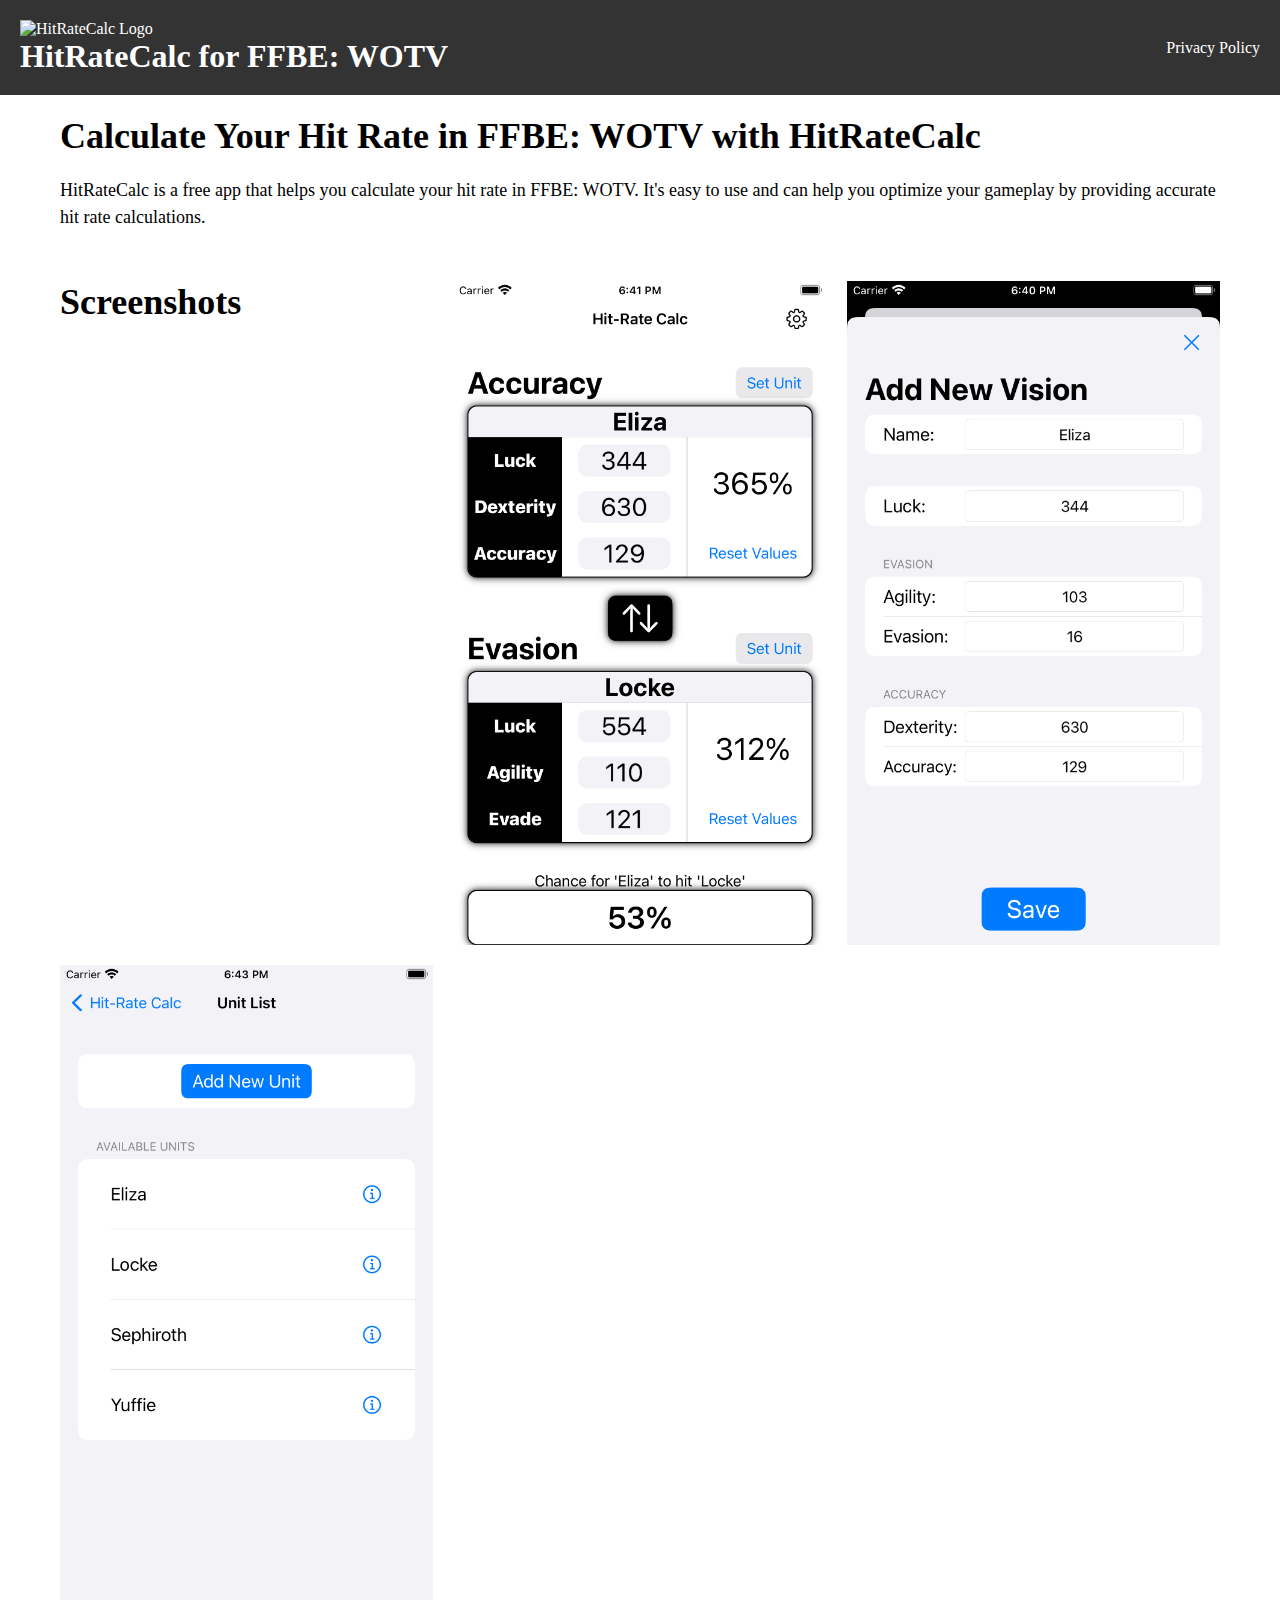
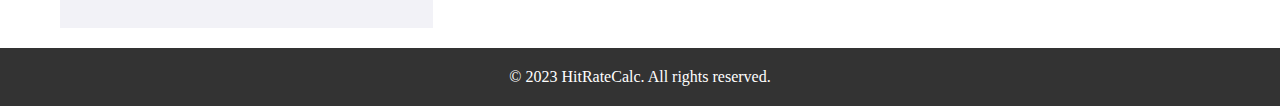
==== index.html @ 7b6f1fe3 "first commit" ====
<!DOCTYPE html>
<html lang="en">
  <head>
    <meta charset="UTF-8">
    <title>HitRateCalc for FFBE: WOTV</title>
    <link rel="stylesheet" href="style.css">
  </head>
  <body>
    <header>
      <div class="logo">
        <img src="hitratecalc-logo.png" alt="HitRateCalc Logo">
        <h1>HitRateCalc for FFBE: WOTV</h1>
      </div>
      <nav>
        <ul>
          <li><a href="privacy-policy.html">Privacy Policy</a></li>
        </ul>
      </nav>
    </header>
    <main>
      <section class="intro">
        <h2>Calculate Your Hit Rate in FFBE: WOTV with HitRateCalc</h2>
        <p>HitRateCalc is a free app that helps you calculate your hit rate in FFBE: WOTV. It's easy to use and can help you optimize your gameplay by providing accurate hit rate calculations.</p>
      </section>
      <section class="screenshots">
        <h2>Screenshots</h2>
        <img src="hitrate.png" alt="Screenshot 1">
        <img src="details.png" alt="Screenshot 2">
        <img src="unitlist.png" alt="Screenshot 3">
      </section>
    </main>
    <footer>
      <p>&copy; 2023 HitRateCalc. All rights reserved.</p>
    </footer>
  </body>
</html>
---- style.css ----
* {
    box-sizing: border-box;
    margin: 0;
    padding: 0;
  }
  
  header {
    display: flex;
    justify-content: space-between;
    align-items: center;
    padding: 20px;
    background-color: #333;
    color: #fff;
  }
  
  .logo img {
    height: 50px;
    margin-right: 10px;
  }
  
  nav ul {
    list-style: none;
  }
  
  nav li {
    display: inline-block;
    margin-right: 20px;
  }
  
  nav li:last-child {
    margin-right: 0;
  }
  
  nav a {
    color: #fff;
    text-decoration: none;
  }
  
  main {
    max-width: 1200px;
    margin: 0 auto;
    padding: 20px;
  }
  
  .intro {
    margin-bottom: 50px;
  }
  
  .intro h2 {
    font-size: 36px;
    margin-bottom: 20px;
  }
  
  .intro p {
    font-size: 18px;
    line-height: 1.5;
  }
  
  .screenshots {
    display: grid;
    grid-template-columns: repeat(auto-fit, minmax(300px, 1fr));
    gap: 20px;
  }
  
  .screenshots h2 {
    font-size: 36px;
    margin-bottom: 20px;
  }
  
  .screenshots img {
    width: 100%;
    height: auto;
  }
  
  footer {
    text-align: center;
    padding: 20px;
    background-color: #333;
    color: #fff;
  }
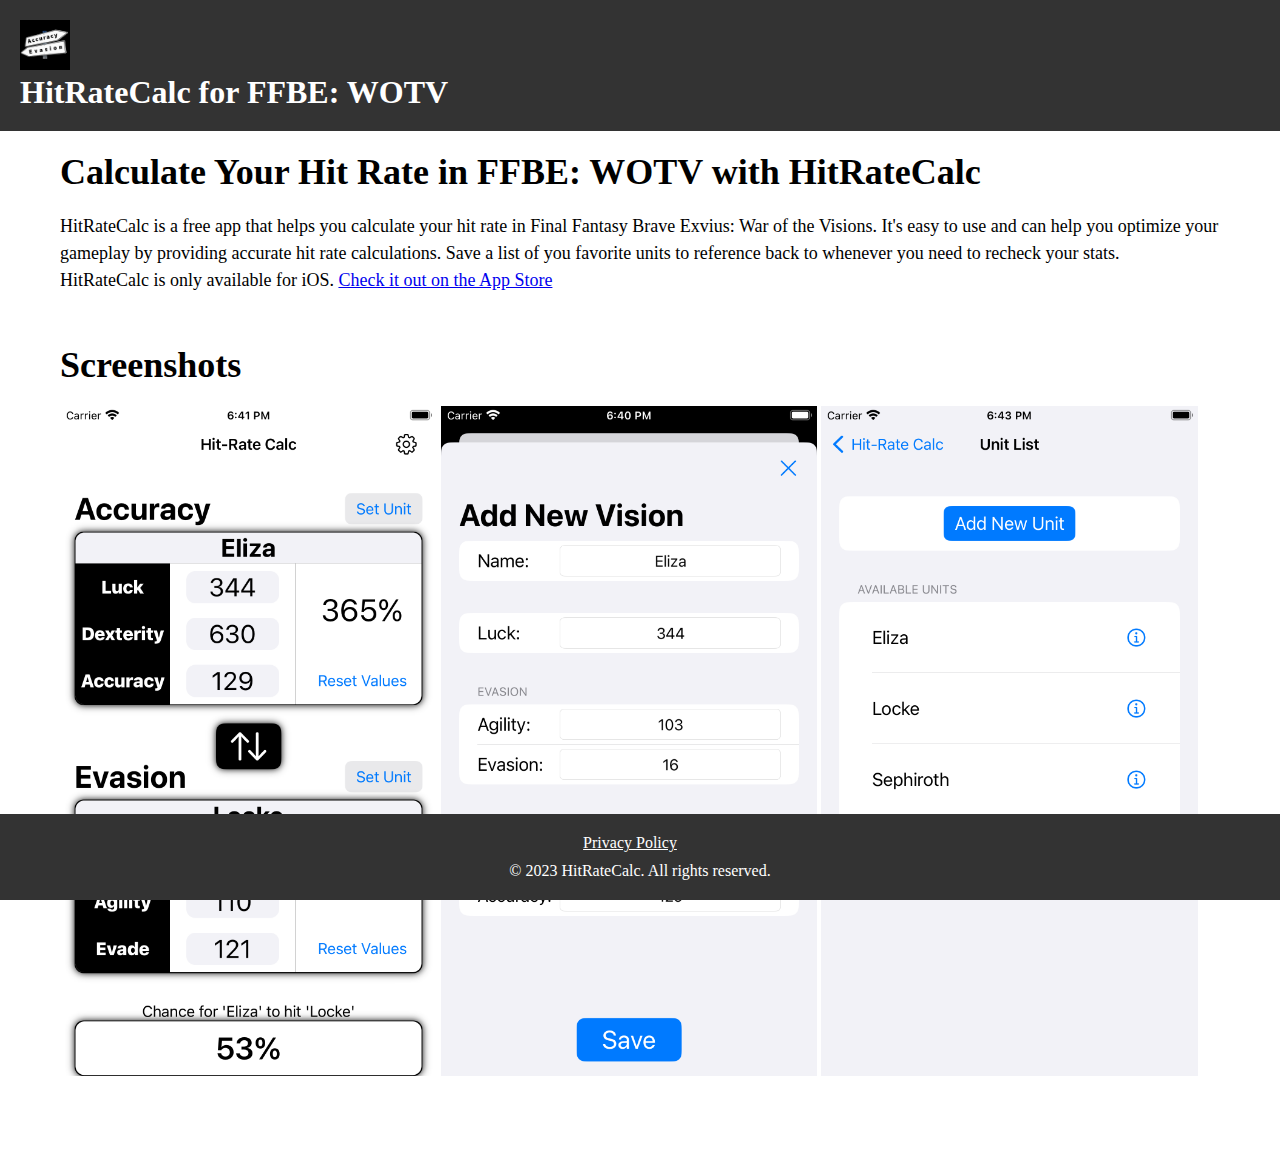
==== commit c1776398: "added privacy policy css" ====
--- a/index.html
+++ b/index.html
@@ -8,28 +8,33 @@
   <body>
     <header>
       <div class="logo">
-        <img src="hitratecalc-logo.png" alt="HitRateCalc Logo">
+        <img src="logo.png" alt="HitRateCalc Logo">
         <h1>HitRateCalc for FFBE: WOTV</h1>
       </div>
+    </header>
+    <main>
+      <section class="intro">
+        <h2>Calculate Your Hit Rate in FFBE: WOTV with HitRateCalc</h2>
+        <p>HitRateCalc is a free app that helps you calculate your hit rate in Final Fantasy Brave Exvius: War of the Visions. It's easy to use and can help you optimize your gameplay by providing accurate hit rate calculations. Save a list of you favorite units to reference back to whenever you need to recheck your stats.</p>
+        <p>HitRateCalc is only available for iOS. <a href="https://apps.apple.com/us/app/hitratecalc-for-ffbe-wotv/id6443476914" class="store-link">Check it out on the App Store</a></p>
+        
+      </section>
+      <section class="screenshots">
+        <h2>Screenshots</h2>
+        <div>
+          <img src="hitrate.png">
+          <img src="details.png">
+          <img src="unitlist.png">
+        </div>
+        
+      </section>
+    </main>
+    <footer>
       <nav>
         <ul>
           <li><a href="privacy-policy.html">Privacy Policy</a></li>
         </ul>
       </nav>
-    </header>
-    <main>
-      <section class="intro">
-        <h2>Calculate Your Hit Rate in FFBE: WOTV with HitRateCalc</h2>
-        <p>HitRateCalc is a free app that helps you calculate your hit rate in FFBE: WOTV. It's easy to use and can help you optimize your gameplay by providing accurate hit rate calculations.</p>
-      </section>
-      <section class="screenshots">
-        <h2>Screenshots</h2>
-        <img src="hitrate.png" alt="Screenshot 1">
-        <img src="details.png" alt="Screenshot 2">
-        <img src="unitlist.png" alt="Screenshot 3">
-      </section>
-    </main>
-    <footer>
       <p>&copy; 2023 HitRateCalc. All rights reserved.</p>
     </footer>
   </body>
--- a/style.css
+++ b/style.css
@@ -1,4 +1,4 @@
-* {
+   * {
     box-sizing: border-box;
     margin: 0;
     padding: 0;
@@ -26,20 +26,14 @@
     display: inline-block;
     margin-right: 20px;
   }
-  
-  nav li:last-child {
-    margin-right: 0;
-  }
-  
-  nav a {
-    color: #fff;
-    text-decoration: none;
-  }
-  
+
   main {
     max-width: 1200px;
     margin: 0 auto;
     padding: 20px;
+    display: flex;
+    flex-direction: column;
+    min-height: 100vh;
   }
   
   .intro {
@@ -57,9 +51,11 @@
   }
   
   .screenshots {
-    display: grid;
-    grid-template-columns: repeat(auto-fit, minmax(300px, 1fr));
-    gap: 20px;
+    margin-top: auto;
+    display: flex;
+    flex-wrap: wrap;
+    justify-content: space-between;
+    margin-bottom: 40px;
   }
   
   .screenshots h2 {
@@ -68,14 +64,35 @@
   }
   
   .screenshots img {
-    width: 100%;
-    height: auto;
+    width: calc(33.33% - 10px);
+    margin-bottom: 20px;
   }
   
   footer {
-    text-align: center;
-    padding: 20px;
-    background-color: #333;
-    color: #fff;
-  }
+  text-align: center;
+  padding: 20px;
+  background-color: #333;
+  color: #fff;
+  position: fixed;
+  bottom: 0;
+  width: 100%;
+}
+
+footer nav {
+  margin-bottom: 10px;
+}
+
+footer ul {
+  list-style: none;
+}
+
+footer a {
+  color: #fff;
+  text-decoration: underline;
+}
+
+footer a:hover {
+  text-decoration: none;
+}
+
   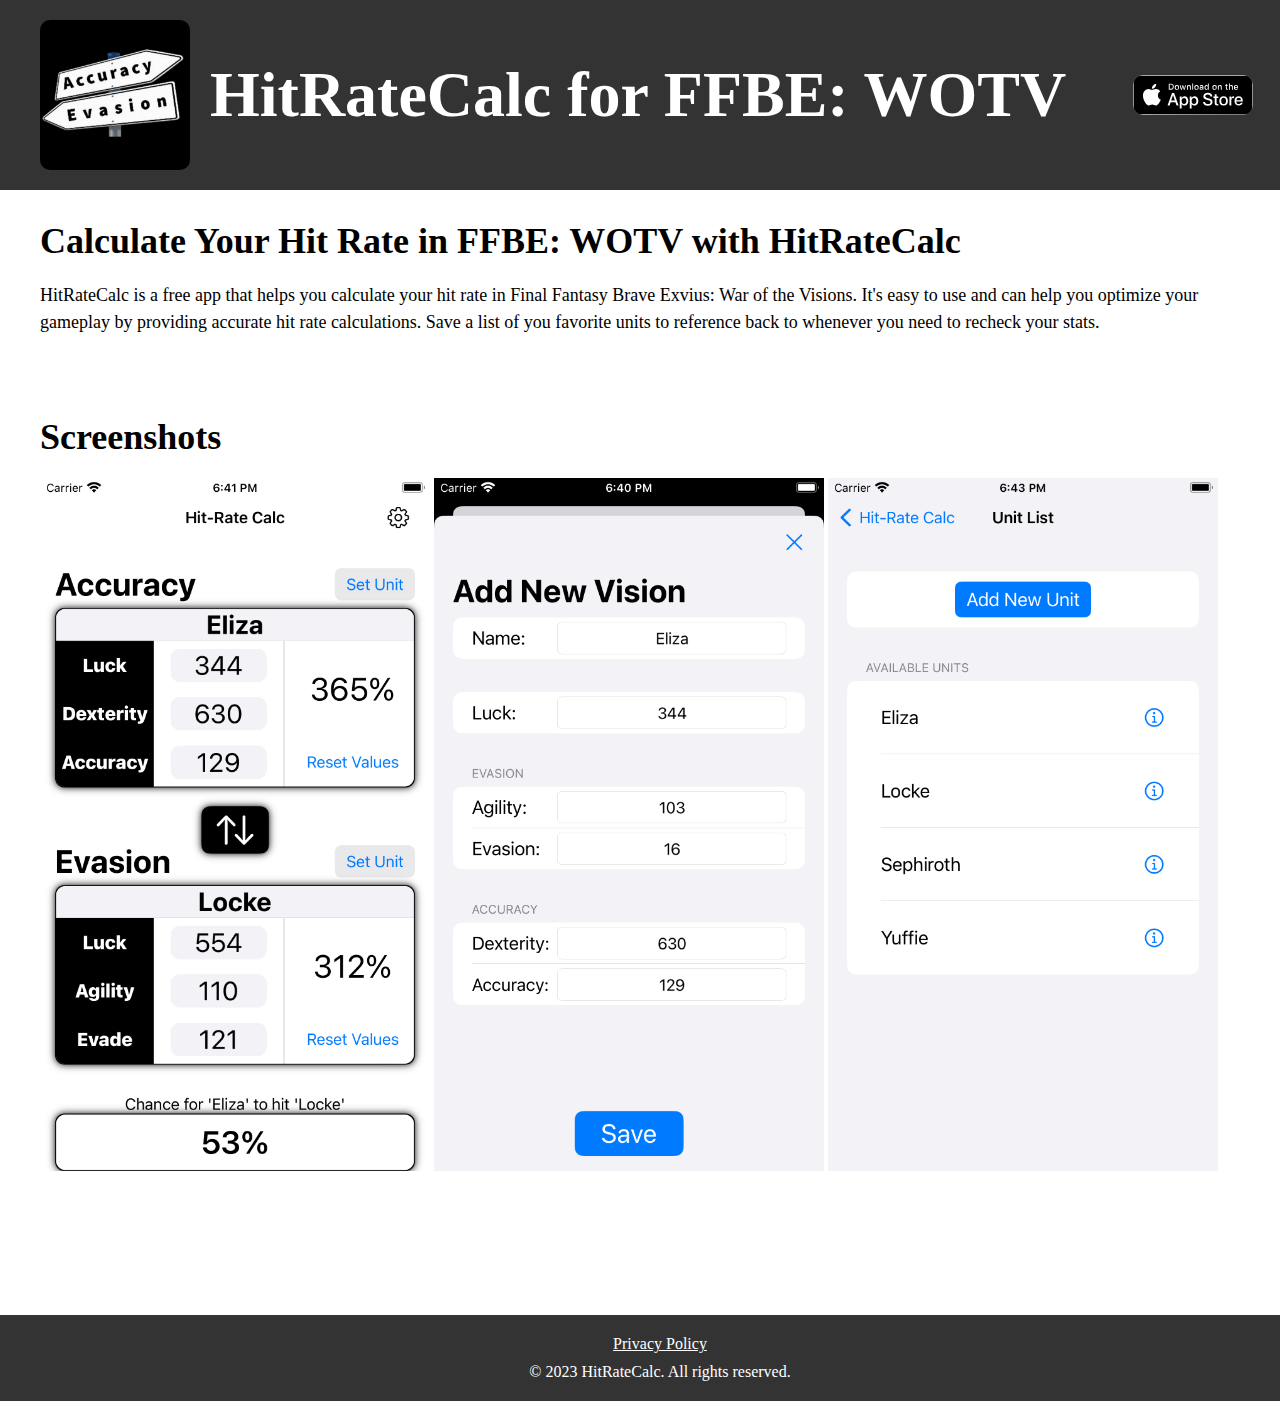
==== commit 5386bb1a: "updated designs for website" ====
--- a/index.html
+++ b/index.html
@@ -1,22 +1,19 @@
 <!DOCTYPE html>
-<html lang="en">
+<html>
   <head>
-    <meta charset="UTF-8">
     <title>HitRateCalc for FFBE: WOTV</title>
     <link rel="stylesheet" href="style.css">
   </head>
   <body>
     <header>
-      <div class="logo">
-        <img src="logo.png" alt="HitRateCalc Logo">
-        <h1>HitRateCalc for FFBE: WOTV</h1>
-      </div>
+      <img src="logo.png" alt="HitRateCalc Logo">
+      <h1>HitRateCalc for FFBE: WOTV</h1>
+      <a href="https://apps.apple.com/us/app/hitratecalc-for-ffbe-wotv/id6443476914"><img src="appStoreIcon.svg" alt="Download on the App Store"></a>
     </header>
     <main>
       <section class="intro">
         <h2>Calculate Your Hit Rate in FFBE: WOTV with HitRateCalc</h2>
         <p>HitRateCalc is a free app that helps you calculate your hit rate in Final Fantasy Brave Exvius: War of the Visions. It's easy to use and can help you optimize your gameplay by providing accurate hit rate calculations. Save a list of you favorite units to reference back to whenever you need to recheck your stats.</p>
-        <p>HitRateCalc is only available for iOS. <a href="https://apps.apple.com/us/app/hitratecalc-for-ffbe-wotv/id6443476914" class="store-link">Check it out on the App Store</a></p>
         
       </section>
       <section class="screenshots">
@@ -26,15 +23,12 @@
           <img src="details.png">
           <img src="unitlist.png">
         </div>
-        
       </section>
     </main>
     <footer>
       <nav>
-        <ul>
-          <li><a href="privacy-policy.html">Privacy Policy</a></li>
-        </ul>
-      </nav>
+        <a href="privacy-policy.html">Privacy Policy</a>
+        </nav>
       <p>&copy; 2023 HitRateCalc. All rights reserved.</p>
     </footer>
   </body>
--- a/style.css
+++ b/style.css
@@ -1,39 +1,8 @@
-   * {
-    box-sizing: border-box;
-    margin: 0;
-    padding: 0;
-  }
-  
-  header {
-    display: flex;
-    justify-content: space-between;
-    align-items: center;
-    padding: 20px;
-    background-color: #333;
-    color: #fff;
-  }
-  
-  .logo img {
-    height: 50px;
-    margin-right: 10px;
-  }
-  
-  nav ul {
-    list-style: none;
-  }
-  
-  nav li {
-    display: inline-block;
-    margin-right: 20px;
-  }
-
+   @import url("shared.css");
+   
   main {
     max-width: 1200px;
     margin: 0 auto;
-    padding: 20px;
-    display: flex;
-    flex-direction: column;
-    min-height: 100vh;
   }
   
   .intro {
@@ -55,7 +24,7 @@
     display: flex;
     flex-wrap: wrap;
     justify-content: space-between;
-    margin-bottom: 40px;
+    margin-bottom: 140px;
   }
   
   .screenshots h2 {
@@ -65,34 +34,5 @@
   
   .screenshots img {
     width: calc(33.33% - 10px);
-    margin-bottom: 20px;
   }
-  
-  footer {
-  text-align: center;
-  padding: 20px;
-  background-color: #333;
-  color: #fff;
-  position: fixed;
-  bottom: 0;
-  width: 100%;
-}
-
-footer nav {
-  margin-bottom: 10px;
-}
-
-footer ul {
-  list-style: none;
-}
-
-footer a {
-  color: #fff;
-  text-decoration: underline;
-}
-
-footer a:hover {
-  text-decoration: none;
-}
-
   